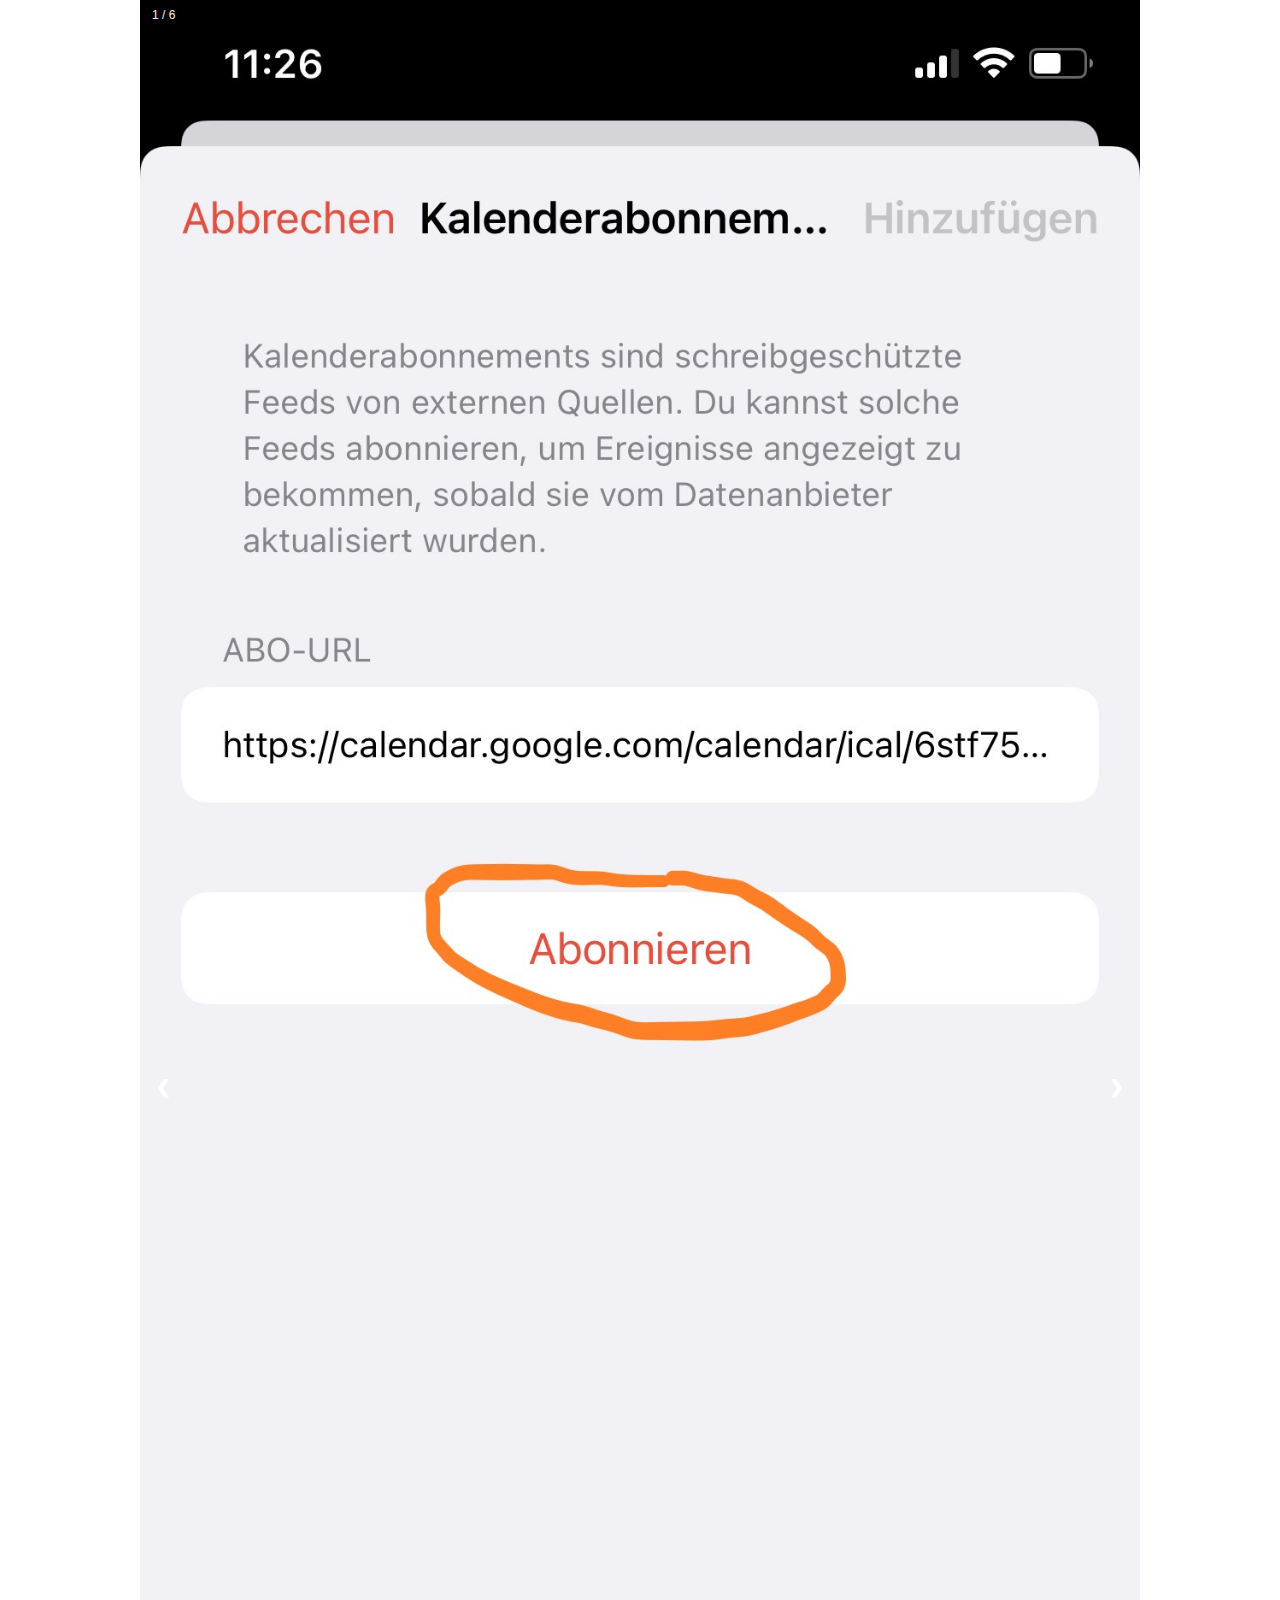
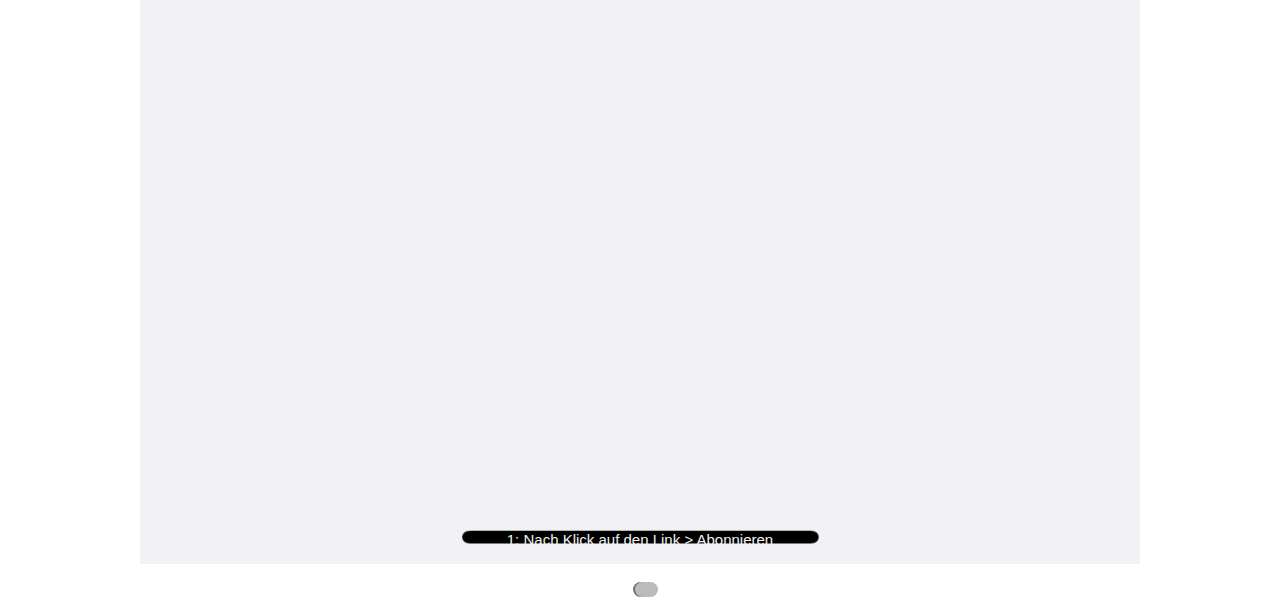
==== pages/ios.html @ 8e65a75b "Update ios.html" ====
<!DOCTYPE html>
<html>
<head>
<meta name="viewport" content="width=device-width, initial-scale=1">
<style>
* {box-sizing: border-box}
body {font-family: Verdana, sans-serif; margin:0}
.mySlides {display: none}
img {vertical-align: middle;}

/* Slideshow container */
.slideshow-container {
  max-width: 1000px;
  position: relative;
  margin: auto;
}

/* Next & previous buttons */
.prev, .next {
  cursor: pointer;
  position: absolute;
  top: 50%;
  width: auto;
  padding: 16px;
  margin-top: -22px;
  color: white;
  font-weight: bold;
  font-size: 18px;
  transition: 0.6s ease;
  border-radius: 0 3px 3px 0;
  user-select: none;
}

/* Position the "next button" to the right */
.next {
  right: 0;
  border-radius: 3px 0 0 3px;
}

/* On hover, add a black background color with a little bit see-through */
.prev:hover, .next:hover {
  background-color: rgba(0,0,0,0.8);
}

/* Caption text */
.text {
  color: #f2f2f2;
  font-size: 15px;
  padding: 8px 12px;
  position: absolute;
  bottom: 8px;
  width: 100%;
  text-align: center;
}

/* Number text (1/3 etc) */
.numbertext {
  color: #f2f2f2;
  font-size: 12px;
  padding: 8px 12px;
  position: absolute;
  top: 0;
}

/* The dots/bullets/indicators */
.dot {
  cursor: pointer;
  height: 15px;
  width: 15px;
  margin: 0 2px;
  background-color: #bbb;
  border-radius: 50%;
  display: inline-block;
  transition: background-color 0.6s ease;
}

.active, .dot:hover {
  background-color: #717171;
}

/* Fading animation */
.fade {
  animation-name: fade;
  animation-duration: 1.5s;
}

@keyframes fade {
  from {opacity: .4} 
  to {opacity: 1}
}

/* On smaller screens, decrease text size */
@media only screen and (max-width: 300px) {
  .prev, .next,.text {font-size: 11px}
}
</style>
</head>
<body>

<div class="slideshow-container">
			<div class="mySlides fade">
				<div class="numbertext">1 / 6</div>
				<img src="ios1.jpg" style="width:100%">
				<div class="text">1: Nach Klick auf den Link > Abonnieren</div>
			</div>
			<div class="mySlides fade">
				<div class="numbertext">2 / 6</div>
				<img src="ios2.jpg" style="width:100%">
				<div class="text">2: Unten die Farbe auswählen, oben auf Hinzufügen</div>
			</div>
			<div class="mySlides fade">
				<div class="numbertext">3 / 6</div>
				<img src="ios3.jpg" style="width:100%">
				<div class="text">3: Unten auf Kalender</div>
			</div>
			<div class="mySlides fade">
				<div class="numbertext">4 / 6</div>
				<img src="ios4.jpg" style="width:100%">
				<div class="text">4: SV Vitis KM + U23 auswählen</div>
			</div>
			<div class="mySlides fade">
				<div class="numbertext">5 / 6</div>
				<img src="ios5.jpg" style="width:100%">
				<div class="text">5: Termine am aktuellen Tag werden angezeigt</div>
			</div>
			<div class="mySlides fade">
				<div class="numbertext">6 / 6</div>
				<img src="ios6.jpg" style="width:100%">
				<div class="text">6: Terminübersicht</div>
			</div>
			<a class="prev" onclick="plusSlides(-1)">❮</a>
			<a class="next" onclick="plusSlides(1)">❯</a>
		</div>
		<br>
		<div style="text-align:center">
			<span class="dot" onclick="currentSlide(1)"/>
			<span class="dot" onclick="currentSlide(2)"/>
			<span class="dot" onclick="currentSlide(3)"/>
			<span class="dot" onclick="currentSlide(4)"/>
			<span class="dot" onclick="currentSlide(5)"/>
			<span class="dot" onclick="currentSlide(6)"/>
		</div>

<script>
let slideIndex = 1;
showSlides(slideIndex);

function plusSlides(n) {
  showSlides(slideIndex += n);
}

function currentSlide(n) {
  showSlides(slideIndex = n);
}

function showSlides(n) {
  let i;
  let slides = document.getElementsByClassName("mySlides");
  let dots = document.getElementsByClassName("dot");
  if (n > slides.length) {slideIndex = 1}    
  if (n < 1) {slideIndex = slides.length}
  for (i = 0; i < slides.length; i++) {
    slides[i].style.display = "none";  
  }
  for (i = 0; i < dots.length; i++) {
    dots[i].className = dots[i].className.replace(" active", "");
  }
  slides[slideIndex-1].style.display = "block";  
  dots[slideIndex-1].className += " active";
}
</script>

</body>
</html>
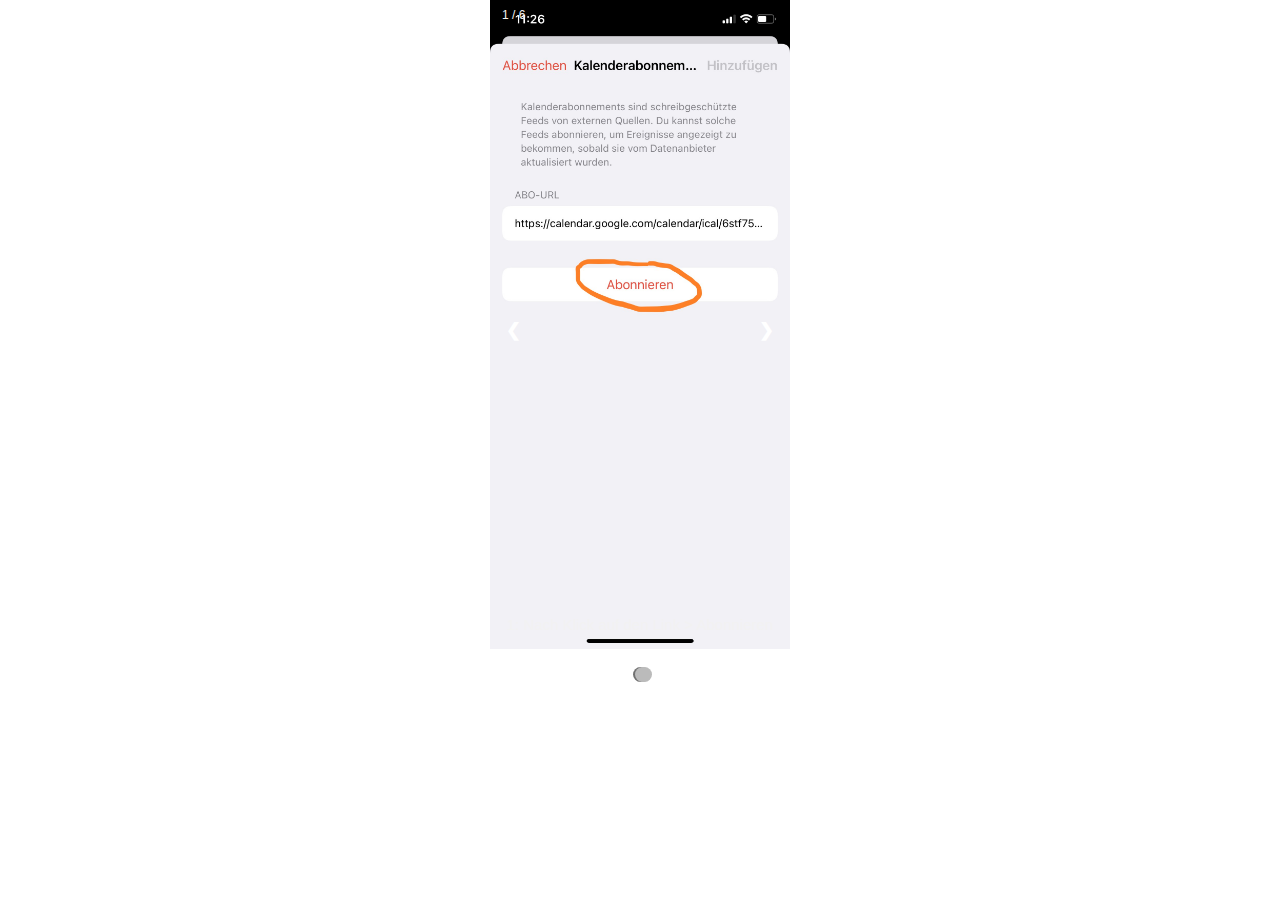
==== commit b4936bff: "Update ios.html" ====
--- a/pages/ios.html
+++ b/pages/ios.html
@@ -10,7 +10,7 @@
 
 /* Slideshow container */
 .slideshow-container {
-  max-width: 1000px;
+  max-width: 300px;
   position: relative;
   margin: auto;
 }
@@ -136,9 +136,9 @@
 			<span class="dot" onclick="currentSlide(1)"/>
 			<span class="dot" onclick="currentSlide(2)"/>
 			<span class="dot" onclick="currentSlide(3)"/>
-			<span class="dot" onclick="currentSlide(4)"/>
+			<!--<span class="dot" onclick="currentSlide(4)"/>
 			<span class="dot" onclick="currentSlide(5)"/>
-			<span class="dot" onclick="currentSlide(6)"/>
+			<span class="dot" onclick="currentSlide(6)"/>-->
 		</div>
 
 <script>
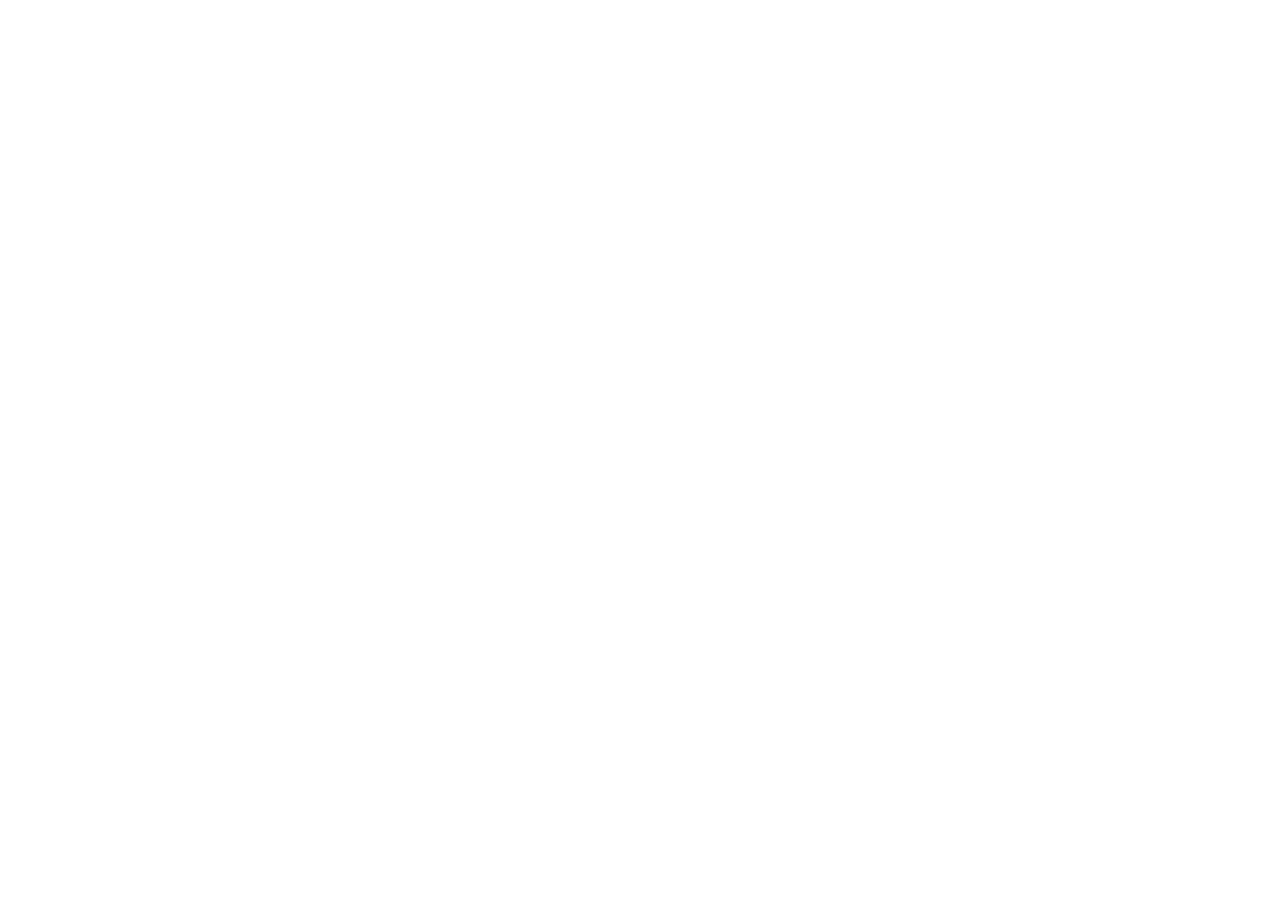
==== commit 92cc3153: "Update ios.html" ====
--- a/pages/ios.html
+++ b/pages/ios.html
@@ -2,6 +2,8 @@
 <html>
 <head>
 <meta name="viewport" content="width=device-width, initial-scale=1">
+<title>Google Kalender Import iOS
+	
 <style>
 * {box-sizing: border-box}
 body {font-family: Verdana, sans-serif; margin:0}
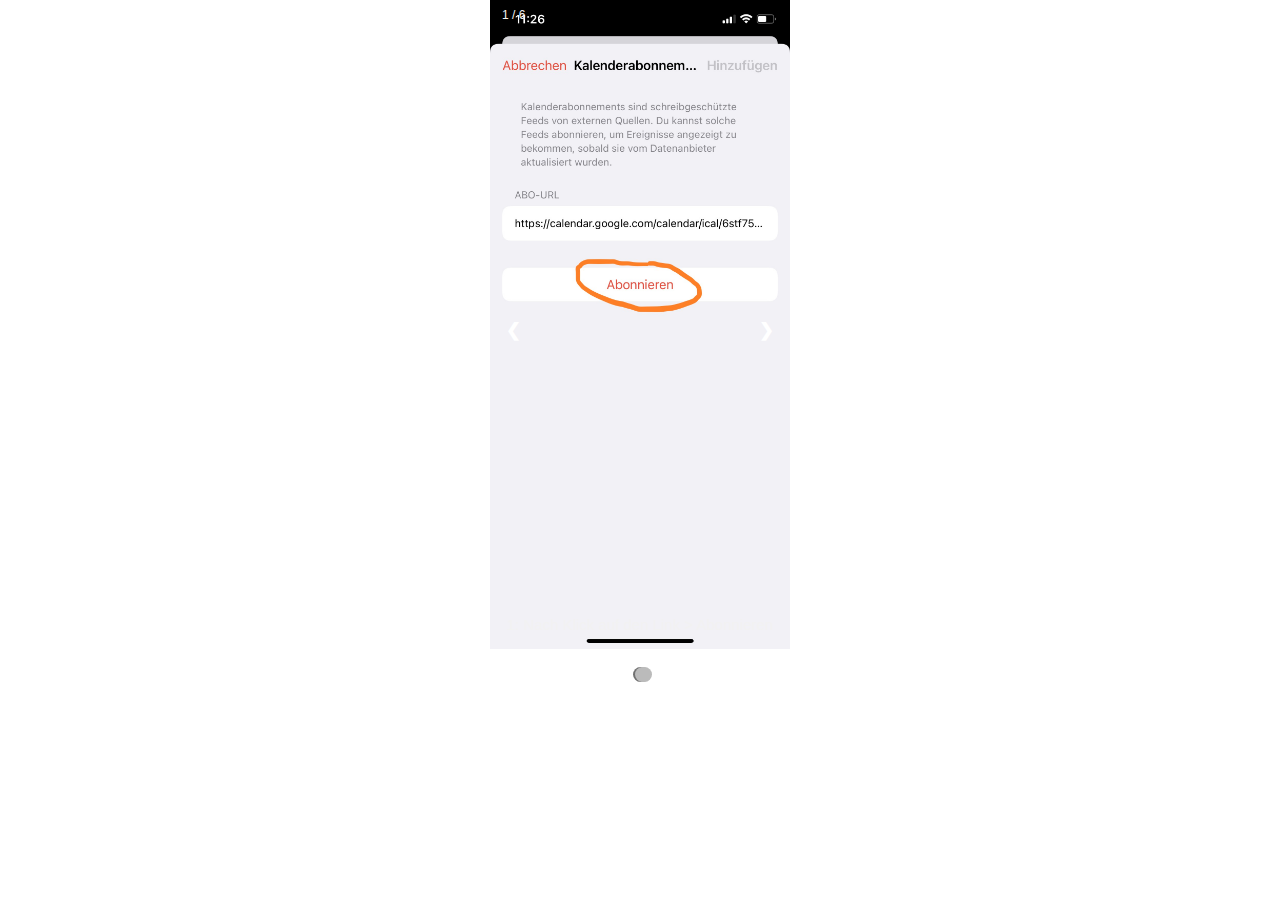
==== commit ba00b0c5: "Update ios.html" ====
--- a/pages/ios.html
+++ b/pages/ios.html
@@ -2,7 +2,7 @@
 <html>
 <head>
 <meta name="viewport" content="width=device-width, initial-scale=1">
-<title>Google Kalender Import iOS
+<title>Google Kalender Import iOS</title>
 	
 <style>
 * {box-sizing: border-box}
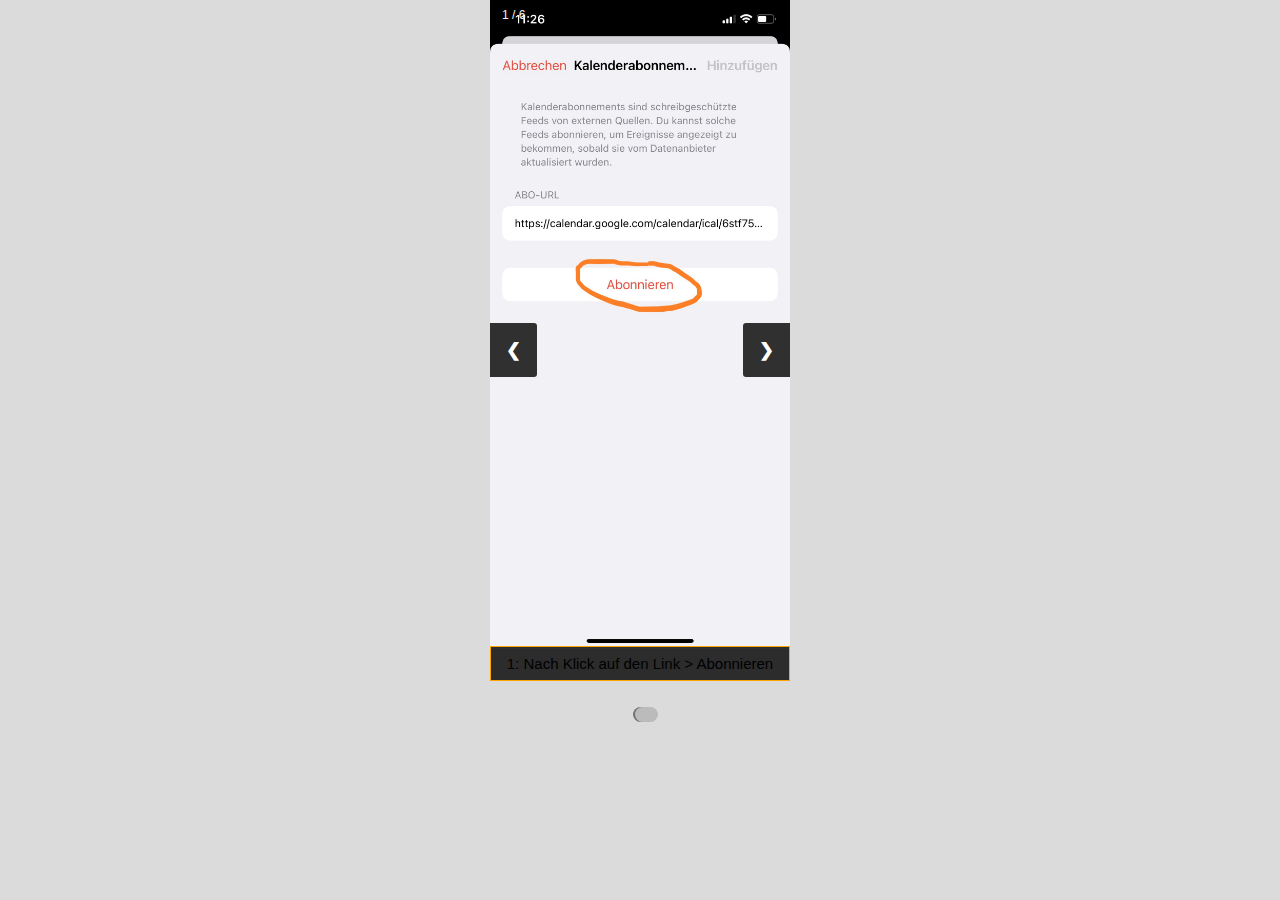
==== commit 5288425a: "Update ios.html" ====
--- a/pages/ios.html
+++ b/pages/ios.html
@@ -6,7 +6,8 @@
 	
 <style>
 * {box-sizing: border-box}
-body {font-family: Verdana, sans-serif; margin:0}
+body {font-family: Verdana, sans-serif; margin:0; background-color: rgb(219,219,219)}
+
 .mySlides {display: none}
 img {vertical-align: middle;}
 
@@ -31,12 +32,14 @@
   transition: 0.6s ease;
   border-radius: 0 3px 3px 0;
   user-select: none;
+  background-color: rgba(0,0,0,0.8);
 }
 
 /* Position the "next button" to the right */
 .next {
   right: 0;
   border-radius: 3px 0 0 3px;
+  background-color: rgba(0,0,0,0.8);
 }
 
 /* On hover, add a black background color with a little bit see-through */
@@ -46,13 +49,15 @@
 
 /* Caption text */
 .text {
-  color: #f2f2f2;
+  color: #000000;
   font-size: 15px;
   padding: 8px 12px;
   position: absolute;
   bottom: 8px;
   width: 100%;
   text-align: center;
+  border: 1px solid orange;
+  background-color: rgba(0,0,0,0.8);
 }
 
 /* Number text (1/3 etc) */
@@ -102,32 +107,32 @@
 <div class="slideshow-container">
 			<div class="mySlides fade">
 				<div class="numbertext">1 / 6</div>
-				<img src="ios1.jpg" style="width:100%">
+				<img src="ios1.jpg" style="width:100%;margin-bottom: 40px">
 				<div class="text">1: Nach Klick auf den Link > Abonnieren</div>
 			</div>
 			<div class="mySlides fade">
 				<div class="numbertext">2 / 6</div>
-				<img src="ios2.jpg" style="width:100%">
+				<img src="ios2.jpg" style="width:100%;margin-bottom: 40px">
 				<div class="text">2: Unten die Farbe auswählen, oben auf Hinzufügen</div>
 			</div>
 			<div class="mySlides fade">
 				<div class="numbertext">3 / 6</div>
-				<img src="ios3.jpg" style="width:100%">
+				<img src="ios3.jpg" style="width:100%;margin-bottom: 40px">
 				<div class="text">3: Unten auf Kalender</div>
 			</div>
 			<div class="mySlides fade">
 				<div class="numbertext">4 / 6</div>
-				<img src="ios4.jpg" style="width:100%">
+				<img src="ios4.jpg" style="width:100%;margin-bottom: 40px">
 				<div class="text">4: SV Vitis KM + U23 auswählen</div>
 			</div>
 			<div class="mySlides fade">
 				<div class="numbertext">5 / 6</div>
-				<img src="ios5.jpg" style="width:100%">
+				<img src="ios5.jpg" style="width:100%;margin-bottom: 40px">
 				<div class="text">5: Termine am aktuellen Tag werden angezeigt</div>
 			</div>
 			<div class="mySlides fade">
 				<div class="numbertext">6 / 6</div>
-				<img src="ios6.jpg" style="width:100%">
+				<img src="ios6.jpg" style="width:100%;margin-bottom: 40px">
 				<div class="text">6: Terminübersicht</div>
 			</div>
 			<a class="prev" onclick="plusSlides(-1)">❮</a>
@@ -138,9 +143,9 @@
 			<span class="dot" onclick="currentSlide(1)"/>
 			<span class="dot" onclick="currentSlide(2)"/>
 			<span class="dot" onclick="currentSlide(3)"/>
-			<!--<span class="dot" onclick="currentSlide(4)"/>
+			<span class="dot" onclick="currentSlide(4)"/>
 			<span class="dot" onclick="currentSlide(5)"/>
-			<span class="dot" onclick="currentSlide(6)"/>-->
+			<span class="dot" onclick="currentSlide(6)"/>
 		</div>
 
 <script>
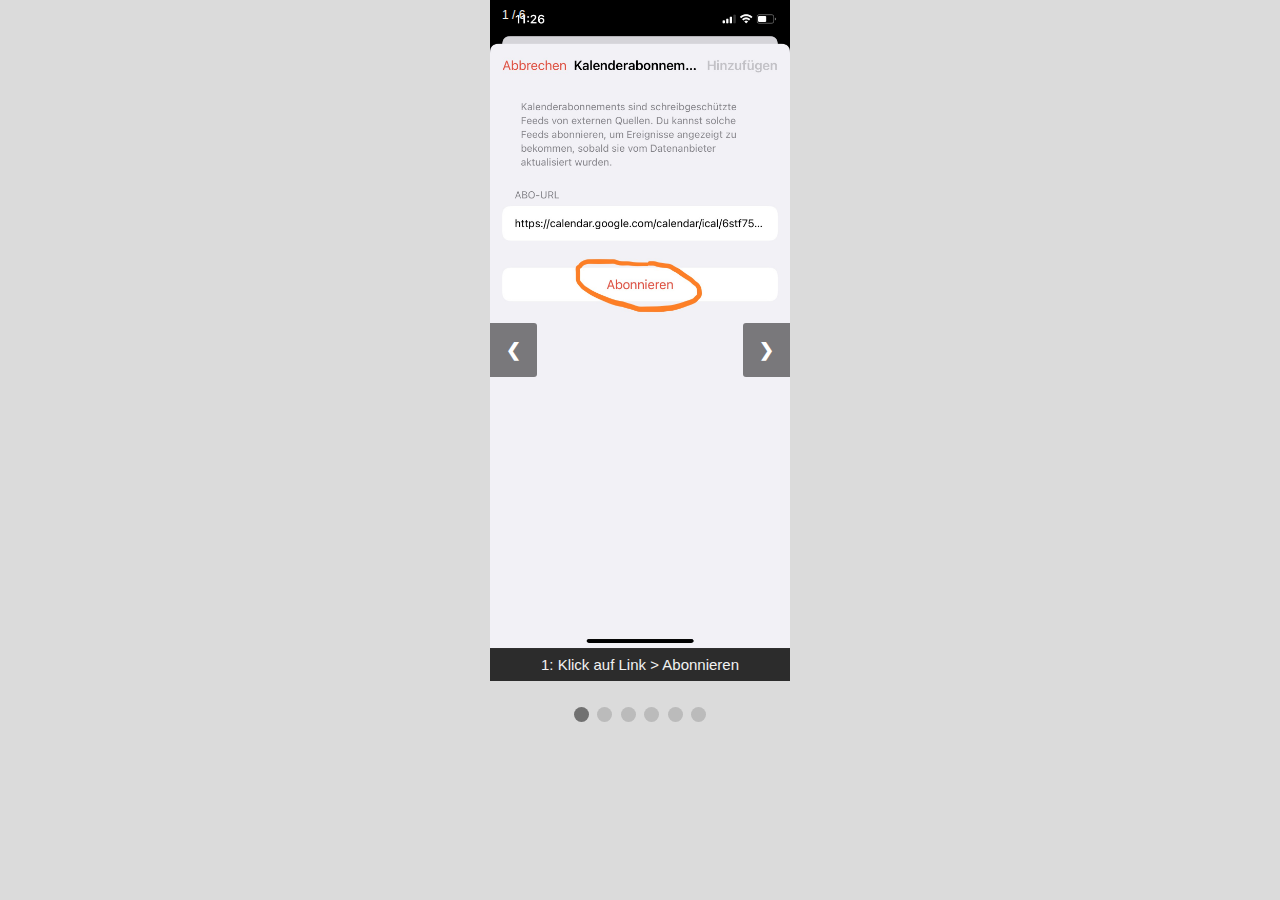
==== commit b9f5aed1: "Update ios.html" ====
--- a/pages/ios.html
+++ b/pages/ios.html
@@ -10,6 +10,11 @@
 
 .mySlides {display: none}
 img {vertical-align: middle;}
+
+img {
+  width:100%;
+  margin-bottom: 40px
+}
 
 /* Slideshow container */
 .slideshow-container {
@@ -32,14 +37,13 @@
   transition: 0.6s ease;
   border-radius: 0 3px 3px 0;
   user-select: none;
-  background-color: rgba(0,0,0,0.8);
+  background-color: rgba(0,0,0,0.5);
 }
 
 /* Position the "next button" to the right */
 .next {
   right: 0;
   border-radius: 3px 0 0 3px;
-  background-color: rgba(0,0,0,0.8);
 }
 
 /* On hover, add a black background color with a little bit see-through */
@@ -49,14 +53,13 @@
 
 /* Caption text */
 .text {
-  color: #000000;
+  color: #f2f2f2;
   font-size: 15px;
   padding: 8px 12px;
   position: absolute;
   bottom: 8px;
   width: 100%;
   text-align: center;
-  border: 1px solid orange;
   background-color: rgba(0,0,0,0.8);
 }
 
@@ -107,32 +110,32 @@
 <div class="slideshow-container">
 			<div class="mySlides fade">
 				<div class="numbertext">1 / 6</div>
-				<img src="ios1.jpg" style="width:100%;margin-bottom: 40px">
-				<div class="text">1: Nach Klick auf den Link > Abonnieren</div>
+				<img src="ios1.jpg">
+				<div class="text">1: Klick auf Link > Abonnieren</div>
 			</div>
 			<div class="mySlides fade">
 				<div class="numbertext">2 / 6</div>
-				<img src="ios2.jpg" style="width:100%;margin-bottom: 40px">
-				<div class="text">2: Unten die Farbe auswählen, oben auf Hinzufügen</div>
+				<img src="ios2.jpg">
+				<div class="text">2: Farbe auswählen > Hinzufügen</div>
 			</div>
 			<div class="mySlides fade">
 				<div class="numbertext">3 / 6</div>
-				<img src="ios3.jpg" style="width:100%;margin-bottom: 40px">
+				<img src="ios3.jpg">
 				<div class="text">3: Unten auf Kalender</div>
 			</div>
 			<div class="mySlides fade">
 				<div class="numbertext">4 / 6</div>
-				<img src="ios4.jpg" style="width:100%;margin-bottom: 40px">
+				<img src="ios4.jpg">
 				<div class="text">4: SV Vitis KM + U23 auswählen</div>
 			</div>
 			<div class="mySlides fade">
 				<div class="numbertext">5 / 6</div>
-				<img src="ios5.jpg" style="width:100%;margin-bottom: 40px">
-				<div class="text">5: Termine am aktuellen Tag werden angezeigt</div>
+				<img src="ios5.jpg">
+				<div class="text">5: Termine heute</div>
 			</div>
 			<div class="mySlides fade">
 				<div class="numbertext">6 / 6</div>
-				<img src="ios6.jpg" style="width:100%;margin-bottom: 40px">
+				<img src="ios6.jpg">
 				<div class="text">6: Terminübersicht</div>
 			</div>
 			<a class="prev" onclick="plusSlides(-1)">❮</a>
@@ -140,12 +143,12 @@
 		</div>
 		<br>
 		<div style="text-align:center">
-			<span class="dot" onclick="currentSlide(1)"/>
-			<span class="dot" onclick="currentSlide(2)"/>
-			<span class="dot" onclick="currentSlide(3)"/>
-			<span class="dot" onclick="currentSlide(4)"/>
-			<span class="dot" onclick="currentSlide(5)"/>
-			<span class="dot" onclick="currentSlide(6)"/>
+			<span class="dot" onclick="currentSlide(1)"></span>
+			<span class="dot" onclick="currentSlide(2)"></span>
+			<span class="dot" onclick="currentSlide(3)"></span>
+			<span class="dot" onclick="currentSlide(4)"></span>
+			<span class="dot" onclick="currentSlide(5)"></span>
+			<span class="dot" onclick="currentSlide(6)"></span>
 		</div>
 
 <script>
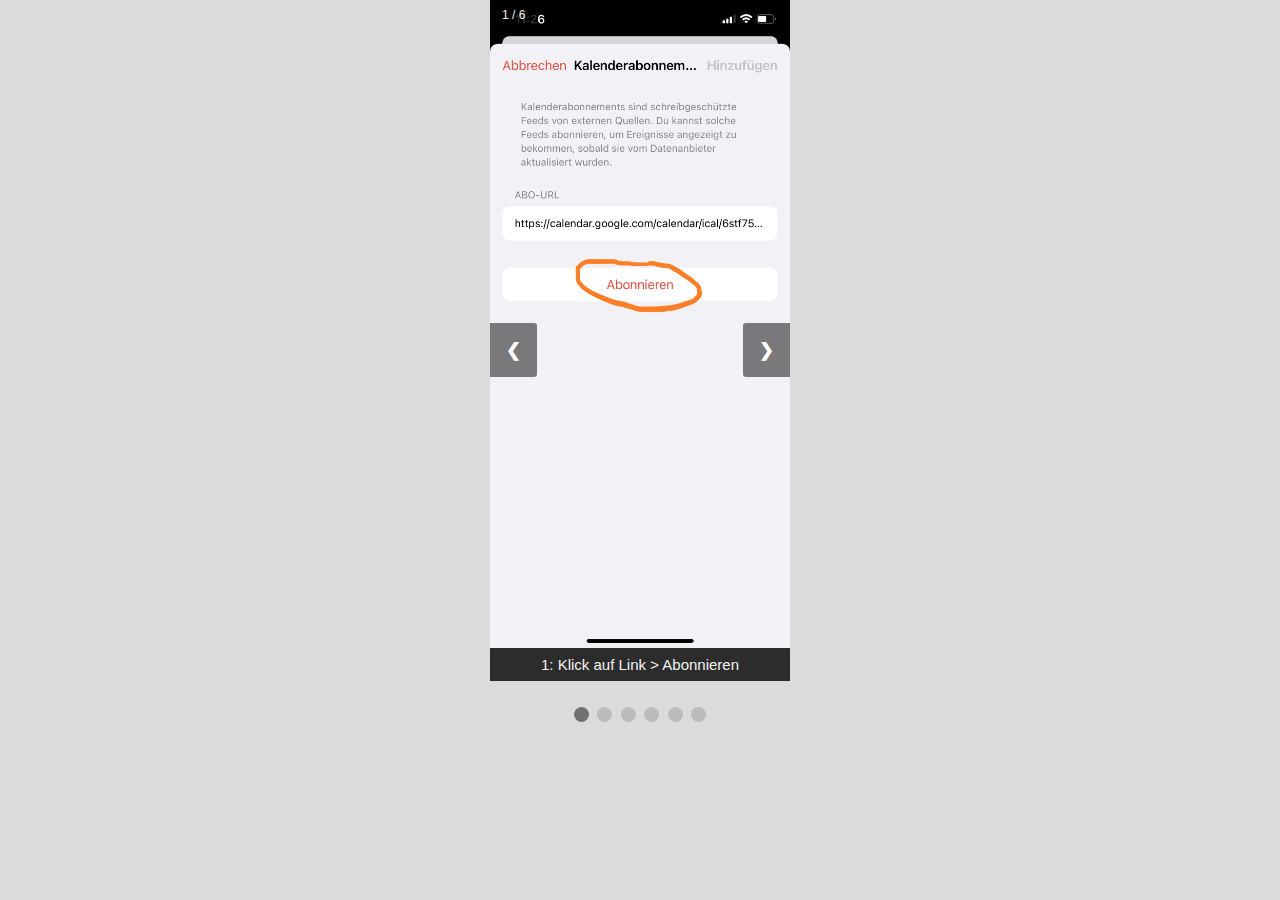
==== commit 4ca07ae8: "Update ios.html" ====
--- a/pages/ios.html
+++ b/pages/ios.html
@@ -70,6 +70,7 @@
   padding: 8px 12px;
   position: absolute;
   top: 0;
+  background-color: rgba(0,0,0,0.8);
 }
 
 /* The dots/bullets/indicators */
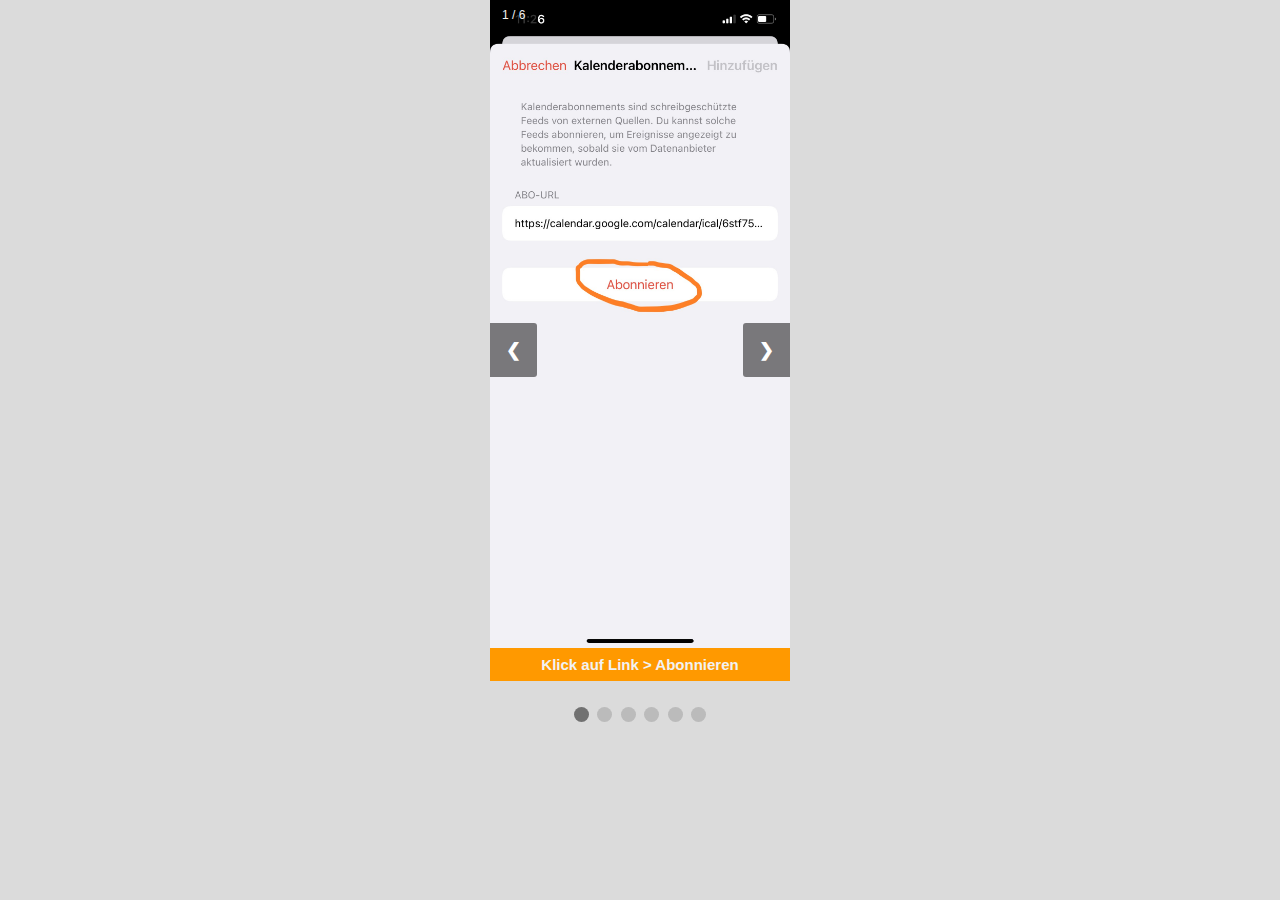
==== commit 335cff10: "Update ios.html" ====
--- a/pages/ios.html
+++ b/pages/ios.html
@@ -54,13 +54,14 @@
 /* Caption text */
 .text {
   color: #f2f2f2;
+  font-weight: bold;
   font-size: 15px;
   padding: 8px 12px;
   position: absolute;
   bottom: 8px;
   width: 100%;
   text-align: center;
-  background-color: rgba(0,0,0,0.8);
+  background-color: rgb(255, 153, 0)
 }
 
 /* Number text (1/3 etc) */
@@ -112,32 +113,32 @@
 			<div class="mySlides fade">
 				<div class="numbertext">1 / 6</div>
 				<img src="ios1.jpg">
-				<div class="text">1: Klick auf Link > Abonnieren</div>
+				<div class="text">Klick auf Link > Abonnieren</div>
 			</div>
 			<div class="mySlides fade">
 				<div class="numbertext">2 / 6</div>
 				<img src="ios2.jpg">
-				<div class="text">2: Farbe auswählen > Hinzufügen</div>
+				<div class="text">Farbe auswählen > Hinzufügen</div>
 			</div>
 			<div class="mySlides fade">
 				<div class="numbertext">3 / 6</div>
 				<img src="ios3.jpg">
-				<div class="text">3: Unten auf Kalender</div>
+				<div class="text">Unten auf Kalender klicken</div>
 			</div>
 			<div class="mySlides fade">
 				<div class="numbertext">4 / 6</div>
 				<img src="ios4.jpg">
-				<div class="text">4: SV Vitis KM + U23 auswählen</div>
+				<div class="text">SV Vitis KM + U23 auswählen</div>
 			</div>
 			<div class="mySlides fade">
 				<div class="numbertext">5 / 6</div>
 				<img src="ios5.jpg">
-				<div class="text">5: Termine heute</div>
+				<div class="text">Termine heute</div>
 			</div>
 			<div class="mySlides fade">
 				<div class="numbertext">6 / 6</div>
 				<img src="ios6.jpg">
-				<div class="text">6: Terminübersicht</div>
+				<div class="text">Terminübersicht</div>
 			</div>
 			<a class="prev" onclick="plusSlides(-1)">❮</a>
 			<a class="next" onclick="plusSlides(1)">❯</a>
